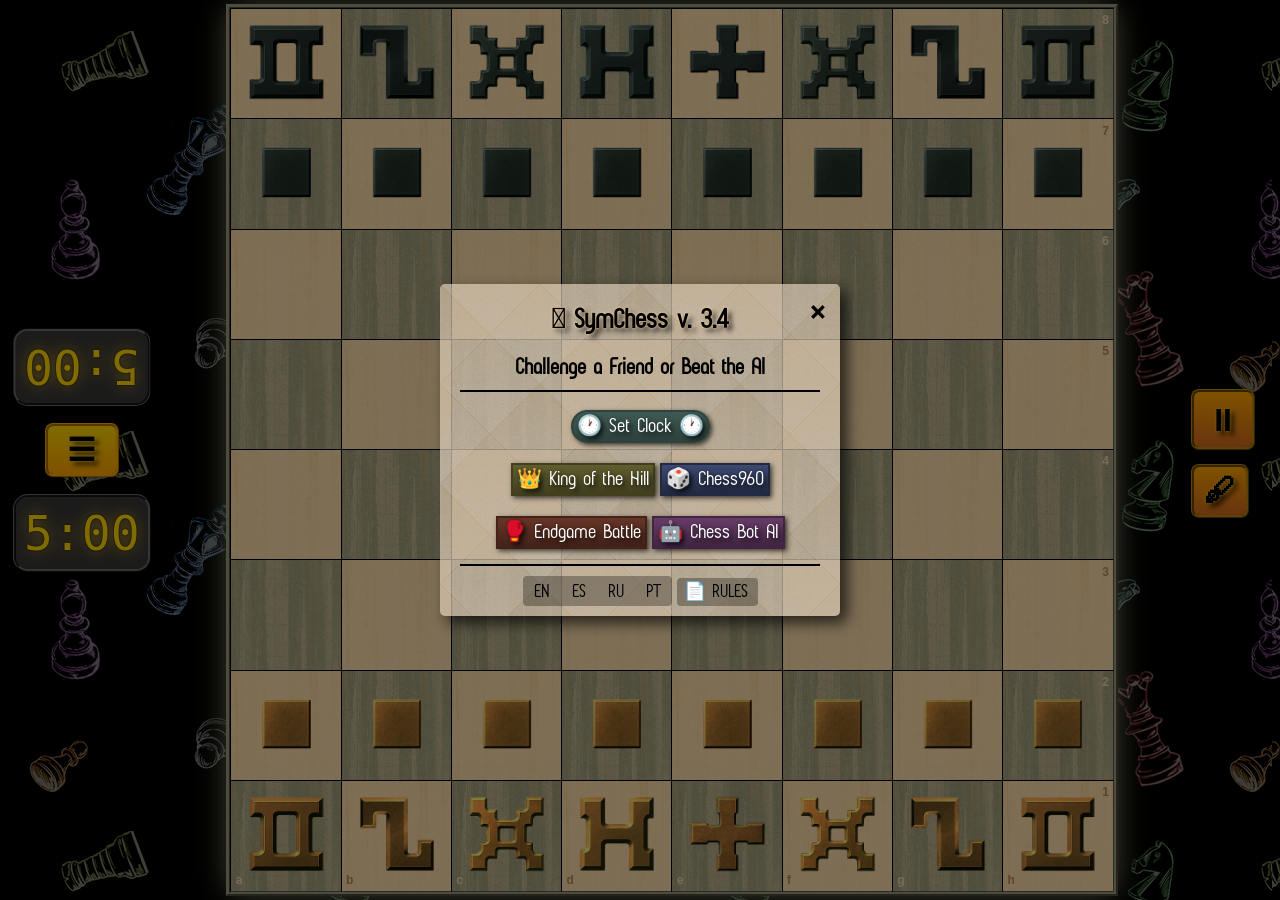
==== index.html @ b9bd7fa5 "Add files via upload" ====
<!DOCTYPE html>
<html>
  <head>
    <title>Symmetric Chess</title>
      <meta charset="UTF-8">
	<meta name="viewport" content="width=device-width, initial-scale=1.0, maximum-scale=1.0, user-scalable=no">
      <link rel="stylesheet" href="style.css">
	  <link rel="stylesheet" href="styles.css">
      <link rel="manifest" href="manifest.json">
<meta name="theme-color" content="#000000">
  </head>
  <body>
  
  <div id="clock-container">
  <div id="white-clock" class="clock">5:00</div>
   
  <button id="openPopup" onclick="playButtonSound1()">☰</button>
  <div id="black-clock" class="clock">5:00</div>
</div>
      
  <div id="popup">
    <div class="popup-content">
      <span id="closePopup" class="close-button">&times;</span>
      <h1 class="titleh1">𖣯 SymChess v. 3.4</h1>
	  <h2 data-i18n="main_subtitle">Challenge a Friend or Beat the AI</h2>
	  <button data-i18n="btn_main" id="classicLocalBtn" onclick="playButtonSound1()" class="popup-button button-clk">🕐 Set Clock 🕐</button><br>
	  
	  <button data-i18n="btn_koth" onclick="playButtonSound('index_2.html')" class="popup-button2">👑 King of the Hill</button>
	  <button data-i18n="btn_chess960" onclick="playButtonSound('index_3.html')" class="popup-button3">🎲 Chess960</button><br>
	  <button data-i18n="btn_endgame" onclick="playButtonSound('index_4.html')" class="popup-button4">🥊 Endgame Battle</button>
	  <button data-i18n="btn_bot_ai" onclick="playButtonSound('index_12.html')" class="popup-button5">🤖 Chess Bot AI</button>
        <div style="border-bottom: 2px solid black;"></div>
	  
        <div class="radio-inputs">
  <label class="radio">
    <input type="radio" name="radio" onclick="playButtonSound1(); changeLanguage('en')">
    <span class="name">EN</span>
  </label>
  <label class="radio">
    <input type="radio" name="radio" onclick="playButtonSound1(); changeLanguage('es')">
    <span class="name">ES</span>
  </label>
      
  <label class="radio">
    <input type="radio" name="radio" onclick="playButtonSound1(); changeLanguage('ru')">
    <span class="name">RU</span>
  </label>
            <label class="radio">
    <input type="radio" name="radio" onclick="playButtonSound1(); changeLanguage('pt')">
    <span class="name">PT</span>
  </label>
</div>
        <button  data-i18n="bot_rules" onclick="playButtonSound1()" id="classicLocalBtn2" class="popup-button6" >📄 RULES</button>
    </div>
  </div>
  <div id="timePopup" class="popup-secondary">
  <div class="popup-content">
    <span id="backToMain" class="close-button">←</span>
    <h1 data-i18n="blitz_menu_title" class="titleh1">♕ Blitz Chess</h1>
    <h2 data-i18n="blitz_menu_subtitle">⚔ Two Players on Same Device</h2>
    <button data-i18n="btn_5_min" onclick="playButtonSound1(); startGame(5, 2)" class="popup-button button-clk">🕐 5 Minutes</button>
	<button data-i18n="btn_7_min" onclick="playButtonSound1(); startGame(7, 2)" class="popup-button button-clk">🕐 7 Minutes</button>
	<button data-i18n="btn_9_min" onclick="playButtonSound1(); startGame(9, 2)" class="popup-button button-clk">🕐 9 Minutes</button>

  </div>
</div>
  <div id="timePopup2" class="popup-secondary">
  <div class="popup-content">
    <span id="backToMain2" class="close-button">←</span>
    <h2 data-i18n="rules_title" class="titleh1" >📖 Rules of Chess</h2>
    <h4 data-i18n="rules_sub">🏆 Checkmate: Trap the opponent's King <br>so it cant escape an attack.</h4>
    <h4 data-i18n="rules_txt" >♔ King: Moves 1 square in any direction.<br>♕ Queen: Moves any distance in any direction.<br>♖ Rook: Moves any distance straight.<br>♗ Bishop: Moves any distance diagonally.<br>♘ Knight: Moves in an "L" shape: 2 steps straight,<br>1 step sideways. It can jump over others!<br>♙ Pawn: Moves 1 step forward, or 2 steps on its<br>first move. It captures enemies 1 step diagonally.<br>🏰 Castling: Move your King 2 squares toward a Rook. <br>That Rook then jumps over to stand next to the King.</h4>

  </div>
</div>
    <div class="chessBoard">        
      <!-- Add the pawn div element -->
      <div class="square white">
        <div class="piece rook" color="black"  >
            <img src="Black-Rook.png" alt="Rook" >
          </div>
      </div>
      <div class="square black">
        <div class="piece knight" color="black" >
            <img src="Black-Knight.png" alt="Knight" >
          </div>
      </div>
      <div class="square white">
        <div class="piece bishop" color="black" >
            <img src="Black-Bishop.png" alt="Bishop" >
          </div>
      </div>
      <div class="square black">
        <div class="piece queen" color="black" >
            <img src="Black-Queen.png" alt="Queen" >
          </div>
      </div>
      <div class="square white">
        <div class="piece king" color="black" >
            <img src="Black-King.png" alt="King" >
          </div>
      </div>
      <div class="square black">
        <div class="piece bishop" color="black" >
            <img src="Black-Bishop.png" alt="Bishop" >
          </div>
      </div>
      <div class="square white">
        <div class="piece knight" color="black">
            <img src="Black-Knight.png" alt="Knight" >
          </div>
      </div>
      <div class="square black">
        <div class="coordinate rank whiteText">8</div>

        <div class="piece rook" color="black" >
            <img src="Black-Rook.png" alt="Rook" >
          </div>
      </div>
     <!-- ------------------------------------------------------------------------- -->

      <div class="square black">
        <div class="piece pawn" color="black"  >
            <img src="Black-Pawn.png" alt="Pawn" >
          </div>

      </div>
      <div class="square white">
        <div class="piece pawn" color="black" >
            <img src="Black-Pawn.png" alt="Pawn" >
          </div>

      </div>
      <div class="square black">
        <div class="piece pawn" color="black" >
            <img src="Black-Pawn.png" alt="Pawn" >
          </div>

      </div>
      <div class="square white">
        <div class="piece pawn" color="black" >
            <img src="Black-Pawn.png" alt="Pawn" >
          </div>

      </div>
      <div class="square black">
        <div class="piece pawn" color="black"  >
            <img src="Black-Pawn.png" alt="Pawn" >
          </div>

      </div>
      <div class="square white">
        <div class="piece pawn" color="black"  >
            <img src="Black-Pawn.png" alt="Pawn">
          </div>

      </div>
      <div class="square black">
        <div class="piece pawn" color="black"  >
            <img src="Black-Pawn.png" alt="Pawn" >
          </div>

      </div>
      <div class="square white">
        <div class="coordinate rank blackText">7</div>

        <div class="piece pawn" color="black"  >
            <img src="Black-Pawn.png" alt="Pawn" >
          </div>

      </div>
    <!-- ------------------------------------------------------------------------- -->
      <div class="square white"></div>
      <div class="square black"></div>
      <div class="square white"></div>
      <div class="square black"></div>
      <div class="square white"></div>
      <div class="square black"></div>
      <div class="square white"></div>
      <div class="square black">
        <div class="coordinate rank whiteText">6</div>

      </div>
    <!-- ------------------------------------------------------------------------- -->

      <div class="square black"></div>
      <div class="square white"></div>
      <div class="square black"></div>
      <div class="square white"></div>
      <div class="square black"></div>
      <div class="square white"></div>
      <div class="square black"></div>
      <div class="square white">
        <div class="coordinate rank blackText">5</div>

      </div>
    <!-- ------------------------------------------------------------------------- -->

      <div class="square white"></div>
      <div class="square black"></div>
      <div class="square white"></div>
      <div class="square black"></div>
      <div class="square white"></div>
      <div class="square black"></div>
      <div class="square white"></div>
      <div class="square black">
        <div class="coordinate rank whiteText">4</div>

      </div>
    <!-- ------------------------------------------------------------------------- -->

      <div class="square black"></div>
      <div class="square white"></div>
      <div class="square black"></div>
      <div class="square white"></div>
      <div class="square black"></div>
      <div class="square white"></div>
      <div class="square black"></div>
      <div class="square white">
        <div class="coordinate rank blackText">3</div>
      </div>
    <!-- ------------------------------------------------------------------------- -->

      <div class="square white">
        <div class="piece pawn" color="white" >
            <img src="White-Pawn.png" alt="Pawn" >
          </div>
      </div>
      <div class="square black">
        <div class="piece pawn" color="white"  >
            <img src="White-Pawn.png" alt="Pawn" >
          </div>
      </div>
      <div class="square white">
        <div class="piece pawn" color="white">
            <img src="White-Pawn.png" alt="Pawn" >
          </div>
      </div>
      <div class="square black">
        <div class="piece pawn" color="white" >
            <img src="White-Pawn.png" alt="Pawn" >
          </div>
      </div>
      <div class="square white">
        <div class="piece pawn" color="white" >
            <img src="White-Pawn.png" alt="Pawn" >
          </div>
      </div>
      <div class="square black">
        <div class="piece pawn" color="white" >
            <img src="White-Pawn.png" alt="Pawn" >
          </div>
      </div>
      <div class="square white">
        <div class="piece pawn" color="white" >
            <img src="White-Pawn.png" alt="Pawn" >
          </div>
      </div>
      <div class="square black">
        <div class="coordinate rank whiteText">2</div>

        <div class="piece pawn" color="white" >
            <img src="White-Pawn.png" alt="Pawn" >
          </div>
      </div>
    <!-- ------------------------------------------------------------------------- -->

      <div class="square black">
        <div class="coordinate whiteText">a</div>

        <div class="piece rook" color="white">
            <img src="White-Rook.png" alt="Rook" >
           </div>
      </div>
      <div class="square white"> 
        <div class="coordinate blackText">b</div>

        <div class="piece knight" color="white">
            <img src="White-Knight.png" alt="Knight" >
           </div>
    </div>
      <div class="square black">
        <div class="coordinate whiteText">c</div>

        <div class="piece bishop" color="white">
            <img src="White-Bishop.png" alt="Bishop">
           </div>
      </div>
      <div class="square white">
        <div class="coordinate blackText">d</div>

        <div class="piece queen" color="white" >
            <img src="White-Queen.png" alt="Queen" >
           </div>
      </div>
      <div class="square black">
        <div class="coordinate whiteText">e</div>

        <div class="piece king" color="white">
            <img src="White-King.png" alt="King">
        </div>
      </div>
      <div class="square white">
        <div class="coordinate blackText">f</div>
        <div class="piece bishop" color="white" >
            <img src="White-Bishop.png" alt="Bishop" >
           </div>
      </div>
      <div class="square black">
        <div class="coordinate whiteText">g</div>

        <div class="piece knight" color="white" >
            <img src="White-Knight.png" alt="Knight">
           </div>
      </div>
      <div class="square white">
        <div class="coordinate rank blackText">1</div>
        <div class="coordinate blackText">h</div>     
        <div class="piece rook" color="white" >
            <img src="White-Rook.png" alt="Rook" >
           </div>
      </div>
    </div>
      <div>
          <button id="pause-btn" onclick="togglePause();playButtonSound1()">II</button> <br>  
          <button id="toggle-history" onclick="playButtonSound1()">🖋</button>
      </div>
      <div id="history-panel" class="hidden">
          <h3 data-i18n="moveh">Move History</h3>
  <ul id="move-list"></ul>
</div>
    <div id="alert">
     
    </div>
    <audio id="moveSound" preload="auto">
  <source src="move.mp3" type="audio/mpeg">
</audio>
      <audio id="victorySound" preload="auto">
      <source src="victory.mp3" type="audio/mpeg">
    </audio>
      <audio id="buttonSound1" preload="auto">
  <source src="click.mp3" type="audio/mpeg">
</audio>
      <audio id="buttonSound" preload="auto">
  <source src="click2.mp3" type="audio/mpeg">
</audio>
	<script src="clock.js"></script>
	<script>
    // Inicializa el reloj con 3 minutos y 2 segundos de incremento
    initClock(5, 2);
  </script>
    <script src="main.js"></script>
	<script src="script.js"></script>
  </body>
</html>
---- style.css ----
html, body {
	touch-action: manipulation;
  overscroll-behavior: none;
  user-select: none;
  display: flex;
  align-items: center;
  justify-content: center;
  height: 100%;
  width: 100%;
     /* Dark mode colors and gradient */
  background-image: url(fondo1.png);
  background-repeat: repeat;
  /* Animation */
  animation: move 175s linear infinite;
}

@keyframes move {
  0% {
    background-position: 0 0;
  }
  100% {
    background-position: 400px 400px;
  }
}

.chessBoard {
  touch-action: pan-y; /* allow horizontal/vertical pointer interactions as needed */
  -ms-touch-action: pan-y;
  user-select: none;
  height: 98%;
  margin: 0 auto;
  display: flex;
  flex-wrap: wrap;
  outline: 5px ridge #9C9B7A;
  aspect-ratio: 1 / 1;
    box-shadow: 0px 0px 30px #9C9B7A;
}
.square {
  width:12.5%;
  height: 12.5%;
  float: left;
  display: flex;
  justify-content: center;
  align-items: center;
  position: relative;
  outline: 1px inset black;
}
.white {
  background-color: #FDDDAA;
  background-image: url("wood.png");
  background-repeat: repeat;
}
.white2 {
  background-color: #ffc674;
  background-image: url("wood.png");
  background-repeat: repeat;
}
.black {
  background-color: #9C9B7A;
  background-image: url("wood.png");
  background-repeat: repeat;
}
.black2 {
  background-color: #a7a56b;
  background-image: url("wood.png");
  background-repeat: repeat;
}
.coordinate {
  height:auto;
  display:flex;
  bottom: 4%;
  left:4%;
  position: absolute;
  font-size: 12px;
  font-weight: bold;
  font-family: Verdana, Geneva, Tahoma, sans-serif;
}
.rank {
  top:4%;
  right:4%;
  left:auto;
}
.whiteText {
  color:#f0d9b5;
}
.blackText {
  color:#b58863;
}
.piece {
	position: relative;
  touch-action: none;
  
  user-select: none;
  z-index: 100;
  width:100%;
  cursor: pointer;
}
.piece img {
	pointer-events: none; /* allows touch events to reach parent div */
  max-width: 100%;
  width:100%;
  height: auto;
}

.piece {
  transition: transform 0.15s ease,
              filter 0.15s ease;
}

.piece:hover {
  transform: scale(1.08);
  cursor: grab;
}

.piece:active {
  transform: scale(1.1);
  filter: drop-shadow(0px 8px 12px rgba(0,0,0,0.6));
  cursor: grabbing;
}
.piece {
  animation: pieceDrop 0.2s ease;
}

@keyframes pieceDrop {
  0%   { transform: scale(1.25); }
  100% { transform: scale(1); }
}

#alert {
  position: fixed;
  color: black;
  text-shadow: 0 0 3px rgba(255, 222, 175, 1), 4px 4px 5px rgba(0, 0, 0, 0.7);
  width:44vw;
  text-align: center;
  align-content: center;
  justify-content: center;
  font-size:xxx-large;
  font-weight: bold;
  z-index: 1000;
  display: none;
  border: 3px solid #24312a;
  background-image: url("graphy.png");
  background-color: rgba(255, 222, 175, 0.7);
}

#alert {
  animation: alertDrop 0.2s ease;
}
    
@keyframes alertDrop {
  0%   { transform: scale(1.1); }
  100% { transform: scale(1); }
  
}

@media (max-width:600px) {
  .coordinate {
    font-size: 8px;
  }
}

.promotionOption{
  border-radius: 50%;
  background-color: darkgray;
  transition: transform 0.2s;
  position: absolute;
  z-index: 1000;
}
.promotionOption:hover {
  cursor: pointer;
  border-radius: 0%;
  background-color:#539B0C;
  width: 100%;
}
.promotionOption img {
  max-width: 100%;
  width: 100%;
  height: auto;
}

@media (orientation: portrait) {

  body {
    display: flex;
    flex-direction: column;
    align-items: center;
    justify-content: flex-start;
    height: 100vh;
    margin: 0;
    padding: 0;
  }

  .chessBoard {
    width: 98vw;
	height: auto;
    
  }

}
---- styles.css ----
@font-face {
  font-family: Armature Thin; /* set name */
  src: url("Armature-Thin.otf"); /* url of the font */
}
body {
	font-family: Armature Thin, sans-serif;
}

.titleh1{
    text-shadow: 0px 0px 3px rgba(255, 222, 175, 1), 4px 4px 5px rgba(0, 0, 0, 0.7);
}

#openPopup {
	border: none;
  color: black;
  padding: 5px 5px;
  text-align: center;
  text-decoration: none;
  display: inline-block;
  margin: 20px 35px;
  border-radius: 5px;
  font-size: xx-large;
  font-weight: bold;
    text-shadow: 0px 0px 3px gold, 4px 4px 5px rgba(0, 0, 0, 0.7);
  background-image: linear-gradient(gold, orange);
  outline: 3px ridge orange;
}
button:hover {
	background-image: linear-gradient(gray, dimgray);
}
button:active {
	background-image: linear-gradient(gray, dimgray);
    transform: scale(1.1);
}
#pause-btn{
    border: none;
  color: black;
  padding: 10px 20px 8px 20px;
  text-align: center;
  text-decoration: none;
  display: inline-block;
  margin: 22px 20px 10px 5px;
  border-radius: 5px;
  font-size: xx-large;
  font-weight: bold;
    text-shadow: 0px 0px 3px gold, 4px 4px 5px rgba(0, 0, 0, 0.7);
  background-image: linear-gradient(orange, chocolate);
  outline: 3px ridge darkgoldenrod;
}
#toggle-history{
    border: none;
  color: black;
  padding: 5px 10px 6px 10px;
  text-align: center;
  text-decoration: none;
  display: inline-block;
  margin: 10px 20px 15px 5px;
  border-radius: 5px;
  font-size: xx-large;
  font-weight: bold;
    text-shadow: 0px 0px 3px gold, 4px 4px 5px rgba(0, 0, 0, 0.7);
  background-image: linear-gradient(orange, chocolate);
  outline: 3px ridge darkgoldenrod;
}
#history-panel {
  position: absolute;
  right: 37%;
  top: 3%;
  width: 180px;
  max-height: 300px;
  overflow-y: auto;
  background: rgba(0,0,0,0.8);
  color: white;
    text-shadow: 0 0 5px gray;
    text-align: center;
  border: 3px ridge gray;
  padding: 10px;
  border-radius: 5px;
  font-size: 15px;
    z-index: 1000;
}

.hidden {
  display: none;
}

#move-list {
  list-style: none;
  padding: 0;
  margin: 0;
}

#move-list li {
  margin-bottom: 4px;
}
#popup {
  position: fixed;
  top: 0;
  left: 0;
  width: 100%;
  height: 100%;
  background-color: rgba(0, 0, 0, 0.5);
  display: flex; /* Visible on load */
  justify-content: center;
  align-items: center;
  z-index: 1000;
}

#popup {
  animation: popupDrop 0.2s ease;
}

@keyframes popupDrop {
  0%   { transform: scale(1.1); }
  100% { transform: scale(1); }
  
}

.popup-content {
  background-image: url("graphy.png");
  background-repeat: repeat;
  background-color: rgba(255, 222, 175, 0.5);
  padding: 0px 20px 0px 20px;
  border-radius: 5px;
  min-width: 360px;
  max-width: 90%;
  position: relative;
  box-shadow: 7px 7px 15px rgba(0, 0, 0, 0.7);
  text-align: center;
}
.popup-content h1{
    font-size: 27px;
}
.popup-content h2 {
    font-size: 22px;
    border-bottom: 2px solid black;
    padding-bottom: 10px;
}
.popup-content h3 {
    border-top: 2px solid black;
    padding-top: 10px;
    margin: 5px 0px 10px 0px;
}

.close-button {
  position: absolute;
  top: 10px;
  right: 15px;
  font-size: 30px;
  cursor: pointer;
    font-weight: bold;
}
.popup-secondary {
  display: none;
  position: fixed;
  inset: 0;
  background: rgba(0,0,0,0.6);
  justify-content: center;
  align-items: center;
  z-index: 1000;
}
.popup-secondary {
  animation: popupDrop 0.2s ease;
}

@keyframes popup-secondaryDrop {
  0%   { transform: scale(1.1); }
  100% { transform: scale(1); }
  
}
.popup-button {
  margin-top: 10px;
  margin-bottom: 10px;
  background: linear-gradient(0deg, #2f423d 0%, #405952 100%);
  color: white;
  border: 2px solid #2f423d;
  box-shadow: 2px 2px 5px rgba(0, 0, 0, 0.7);
  cursor: pointer;
  padding: 1px 4px 4px 4px;
  font-size: 20px;
  text-shadow: 0px 0px 2px #2f423d, 3px 3px 5px rgba(0, 0, 0, 0.7);
  font-family: Armature Thin, sans-serif;
    transition: 0.2s;
}

.popup-button2 {
  margin-top: 10px;
  margin-bottom: 10px;
  background: linear-gradient(0deg, #413F1F 0%, #605d2e 100%);
  color: white;
  border: 2px solid #413F1F;
  
  box-shadow: 2px 2px 5px rgba(0, 0, 0, 0.7);
  cursor: pointer;
  padding: 1px 4px 4px 4px;
  font-size: 20px;
    text-shadow: 0px 0px 2px #413F1F, 3px 3px 5px rgba(0, 0, 0, 0.7);
  font-family: Armature Thin, sans-serif;
}


.popup-button3 {
  margin-top: 10px;
  margin-bottom: 10px;
  background: linear-gradient(0deg, #222940 0%, #3c4972 100%);
  color: white;
  border: 2px solid #222940;
  
  box-shadow: 2px 2px 5px rgba(0, 0, 0, 0.7);
  cursor: pointer;
  padding: 1px 4px 4px 4px;
  font-size: 20px;
    text-shadow: 0px 0px 2px #222940, 3px 3px 5px rgba(0, 0, 0, 0.7);
  font-family: Armature Thin, sans-serif;
}
.popup-button4 {
  margin-top: 10px;
  margin-bottom: 15px;
  background: linear-gradient(0deg, #422219 0%, #663527 100%);
  color: white;
  border: 2px solid #422219;
  
  box-shadow: 2px 2px 5px rgba(0, 0, 0, 0.7);
  cursor: pointer;
  padding: 1px 4px 4px 4px;
  font-size: 20px;
    text-shadow: 0px 0px 2px #422219, 3px 3px 5px rgba(0, 0, 0, 0.7);
  font-family: Armature Thin, sans-serif;
}
.popup-button5 {
  margin-top: 10px;
  margin-bottom: 15px;
  background: linear-gradient(0deg, #412542 0%, #673c68 100%);
  color: white;
  border: 2px solid #412542;
  
  box-shadow: 2px 2px 5px rgba(0, 0, 0, 0.7);
  cursor: pointer;
  padding: 1px 4px 4px 4px;
  font-size: 20px;
    text-shadow: 0 0 2px #412542, 3px 3px 5px rgba(0, 0, 0, 0.7);
  font-family: Armature Thin, sans-serif;
}

.popup-button6 {
  margin-top: 10px;
  margin-bottom: 10px;
  padding: 2px 10px 4px 7px;
  background-color: rgba(0,0,0,0.3);
  color: black;
  border-radius: 4px;  
  cursor: pointer;
    border: none;
    font-size: 1.1em;
    font-family: Armature Thin, sans-serif;
}

.last-moved-piece {
  outline: 3px solid rgba(255, 215, 0, 0.8);
  z-index: 100;
  border-radius: 6px;
}

#clock-container {
  display: flex;
  flex-direction:column-reverse;
  margin: 10px 5px 10px 5px;
  font-size: xxx-large;
  font-weight: normal;
  font-family: Monaco, monospace;
}

.clock {
  padding: 8px 8px;
  border-radius: 15px;
  background-color: #363636;
  color: gold;
  border: 3px ridge dimgray;
    text-shadow: 0px 0px 2px black, 0px 0px 15px goldenrod;
}

.clock.active {
  background-color: #363636;
  color: gold;
}
#white-clock {
  
}

#black-clock {
  transform: rotate(180deg);
  
}
/* From Uiverse.io by Yaya12085 */ 
.radio-inputs {
  position: relative;
  display: inline-flex;
  flex-wrap: wrap;
  border-radius: 4px;
  background-color: rgba(0,0,0,0.3);
  box-sizing: border-box;
    margin-top: 10px;
  margin-bottom: 10px;
}

.radio-inputs .radio {
  flex: 1 1 auto;
  text-align: center;
}

.radio-inputs .radio input {
  display: none;
}

.radio-inputs .radio .name {
  display: flex;
  cursor: pointer;
  align-items: center;
  justify-content: center;
  border-radius: 18px;
  border: none;
  padding: 4px 11px;
  font-size: 1.1em;
  transition: all .15s ease-in-out;
}

.radio-inputs .radio input:checked + .name {
  background-color: #fff;
  font-weight: 600;
}
.button-clk{
    border-radius: 16px;
    margin-top: 0px;
}
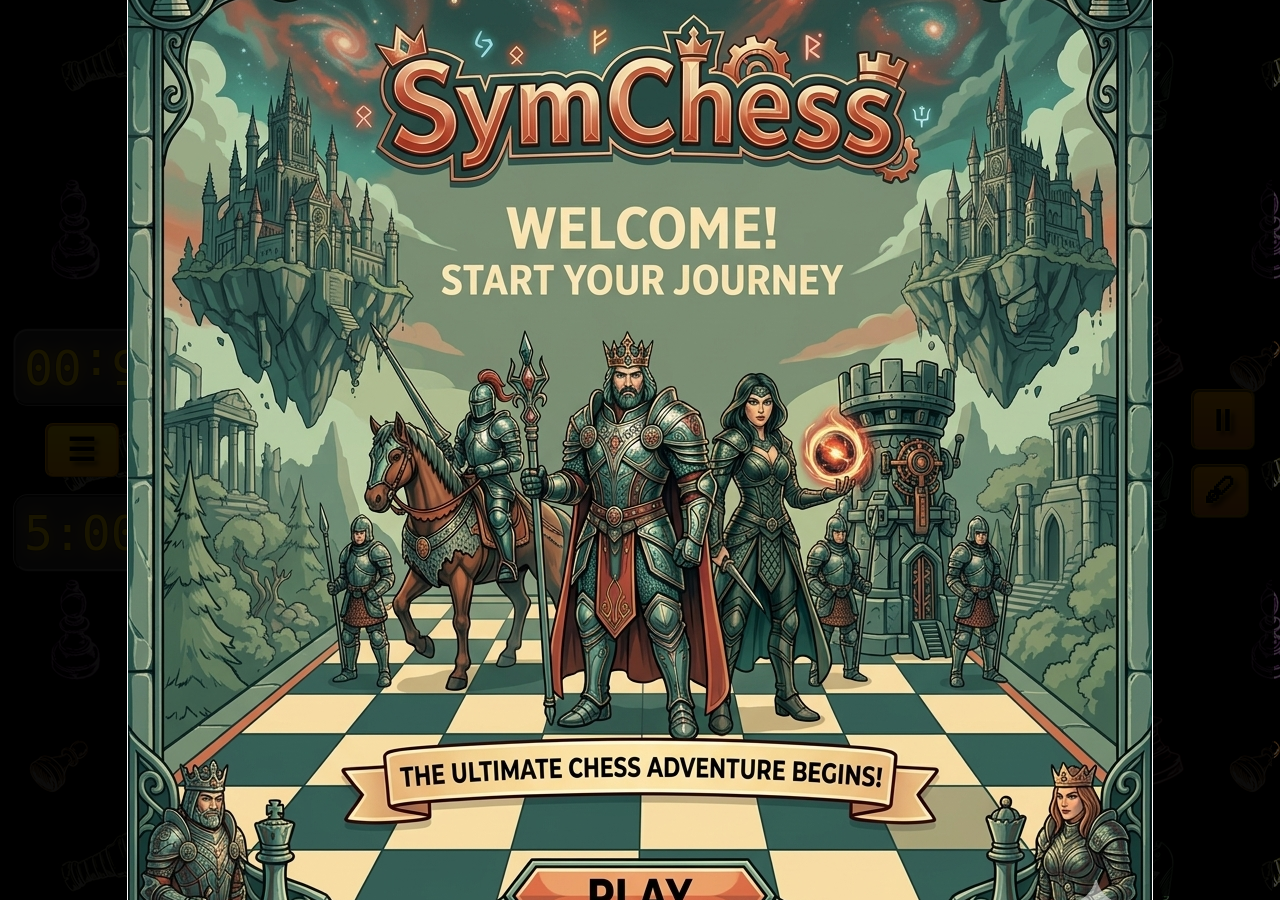
==== commit 189df819: "Add files via upload" ====
--- a/index.html
+++ b/index.html
@@ -7,10 +7,20 @@
       <link rel="stylesheet" href="style.css">
 	  <link rel="stylesheet" href="styles.css">
       <link rel="manifest" href="manifest.json">
+      <link rel="icon" type="image/x-icon" href="favicon.ico">
 <meta name="theme-color" content="#000000">
   </head>
   <body>
-  
+   <div id="welcomeScreen" class="welcome-screen">
+
+  <div class="welcome-content" >
+
+    <img src="welcome.png" id="enterBtn"  alt="Gallery Entrance">
+
+  </div>
+
+</div>
+      
   <div id="clock-container">
   <div id="white-clock" class="clock">5:00</div>
    
@@ -352,5 +362,4 @@
     <script src="main.js"></script>
 	<script src="script.js"></script>
   </body>
-</html>
-
+</html>
--- a/styles.css
+++ b/styles.css
@@ -331,4 +331,30 @@
 .button-clk{
     border-radius: 16px;
     margin-top: 0px;
+}
+
+.welcome-screen {
+  position: fixed;
+  width: 99%;
+  height: 99%;
+  background: rgba(0,0,0,0.8);
+  display: flex;
+  justify-content: center;
+  align-items: center;
+  z-index: 9999;
+    object-fit: contain;
+}
+
+.welcome-content img {
+  max-height: 90%;
+    object-fit: contain;
+  border-radius: 10px;
+  border: 1px solid white;
+  align-items: center;
+    justify-content: center;
+}
+
+.welcome-screen.fade-out {
+  opacity: 0;
+  transition: opacity 0.9s ease;
 }
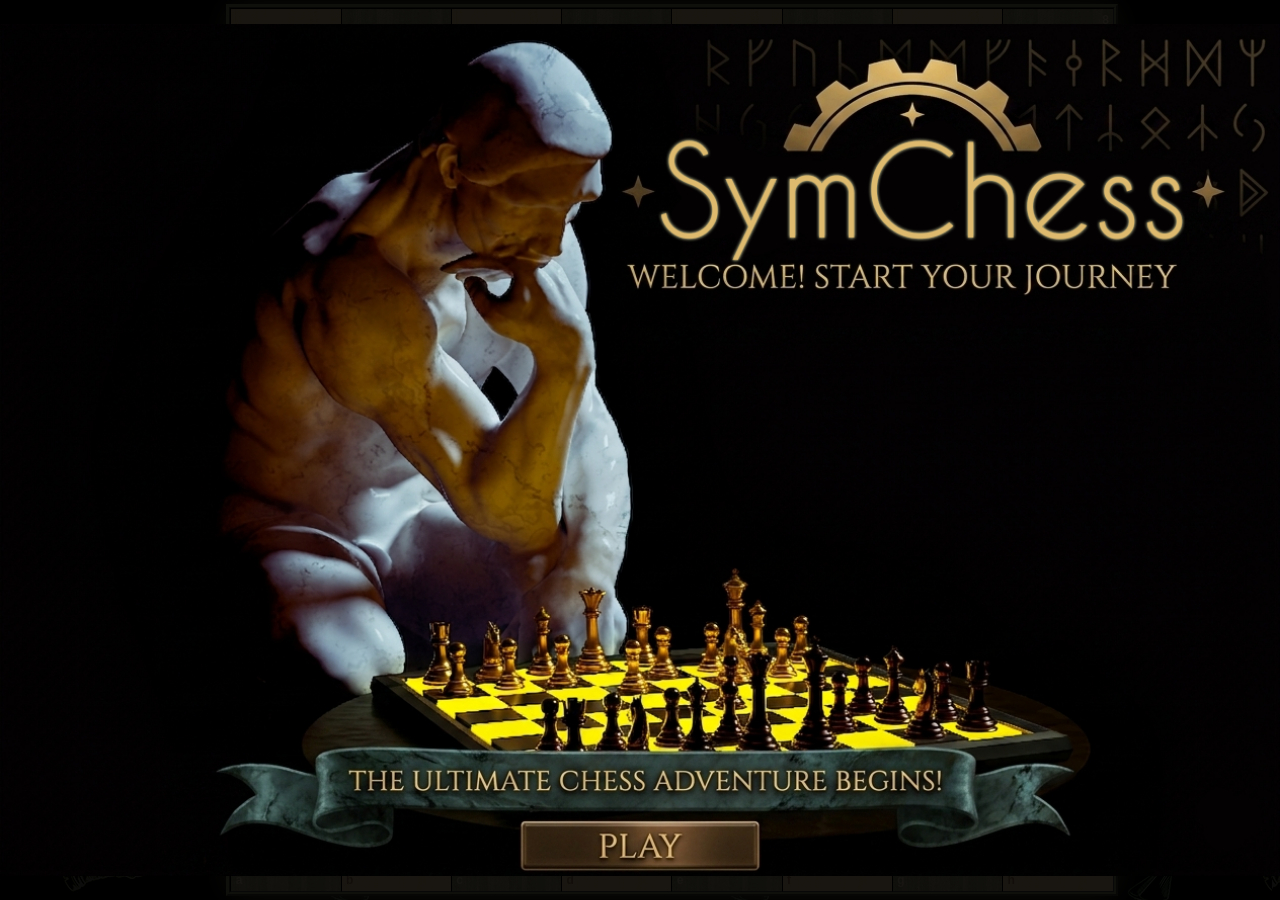
==== commit a32c0045: "Update index.html" ====
--- a/index.html
+++ b/index.html
@@ -349,10 +349,10 @@
       <source src="victory.mp3" type="audio/mpeg">
     </audio>
       <audio id="buttonSound1" preload="auto">
-  <source src="click.mp3" type="audio/mpeg">
+  <source src="move.mp3" type="audio/mpeg">
 </audio>
       <audio id="buttonSound" preload="auto">
-  <source src="click2.mp3" type="audio/mpeg">
+  <source src="move.mp3" type="audio/mpeg">
 </audio>
 	<script src="clock.js"></script>
 	<script>
@@ -362,4 +362,4 @@
     <script src="main.js"></script>
 	<script src="script.js"></script>
   </body>
-</html>+</html>
--- a/styles.css
+++ b/styles.css
@@ -335,8 +335,8 @@
 
 .welcome-screen {
   position: fixed;
-  width: 99%;
-  height: 99%;
+  width: 100%;
+  height: 100%;
   background: rgba(0,0,0,0.8);
   display: flex;
   justify-content: center;
@@ -345,11 +345,17 @@
     object-fit: contain;
 }
 
+.welcome-content {
+    width: 100%;
+  height: 95%;
+    object-fit: contain;
+  align-items: center;
+    justify-content: center;
+}
 .welcome-content img {
-  max-height: 90%;
+    width: 100%;
+  height: 100%;
     object-fit: contain;
-  border-radius: 10px;
-  border: 1px solid white;
   align-items: center;
     justify-content: center;
 }
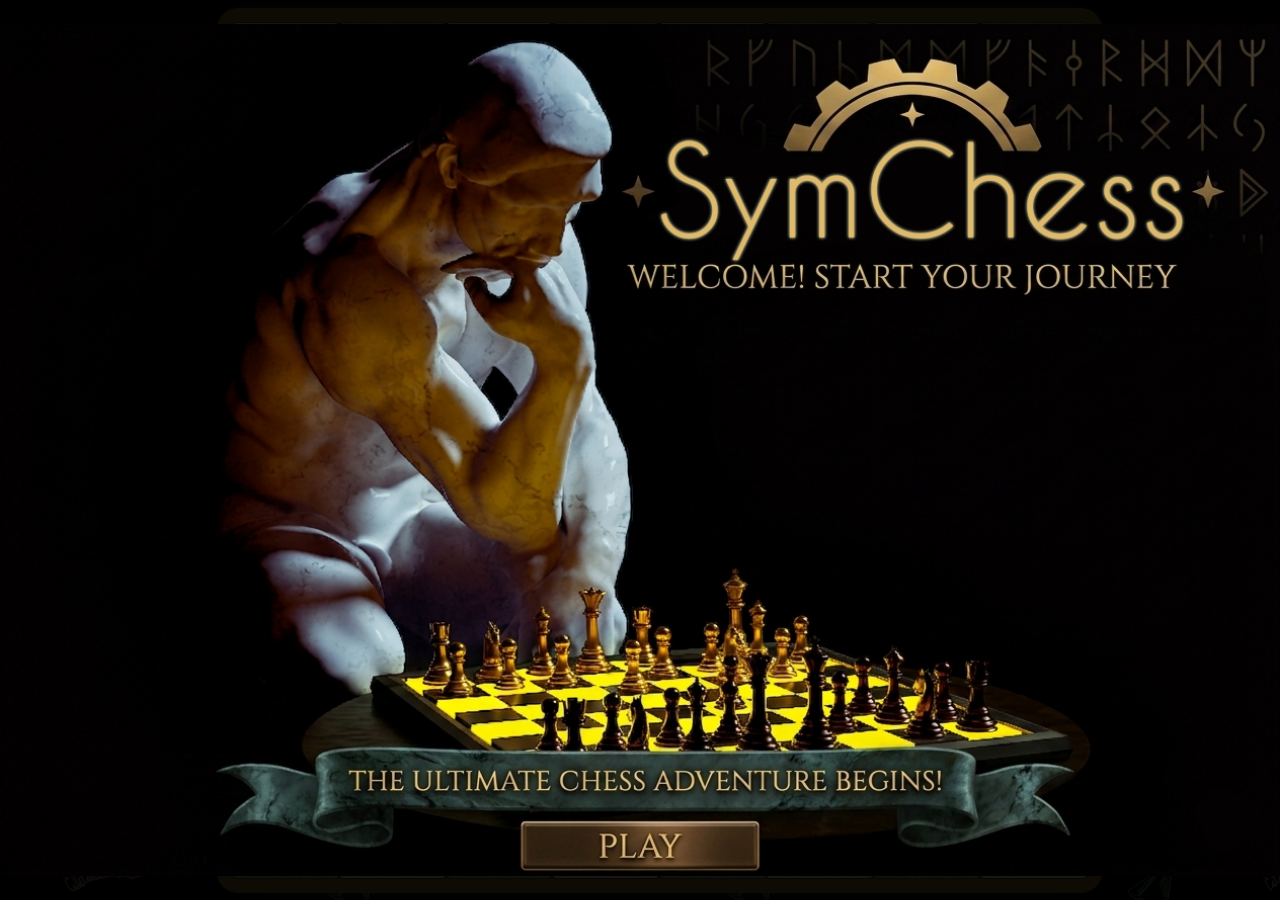
==== commit ea42b055: "Add files via upload" ====
--- a/index.html
+++ b/index.html
@@ -4,6 +4,9 @@
     <title>Symmetric Chess</title>
       <meta charset="UTF-8">
 	<meta name="viewport" content="width=device-width, initial-scale=1.0, maximum-scale=1.0, user-scalable=no">
+	<meta name="description" content="Windows Chess Game with Symmetric Chess Pieces for two players locally and against a chess bot">
+<meta name="keywords" content="chess, chessboard, windows, symmetric">
+<meta name="author" content="Guillermo R Monroy">
       <link rel="stylesheet" href="style.css">
 	  <link rel="stylesheet" href="styles.css">
       <link rel="manifest" href="manifest.json">
@@ -30,37 +33,40 @@
       
   <div id="popup">
     <div class="popup-content">
-      <span id="closePopup" class="close-button">&times;</span>
-      <h1 class="titleh1">𖣯 SymChess v. 3.4</h1>
-	  <h2 data-i18n="main_subtitle">Challenge a Friend or Beat the AI</h2>
-	  <button data-i18n="btn_main" id="classicLocalBtn" onclick="playButtonSound1()" class="popup-button button-clk">🕐 Set Clock 🕐</button><br>
+      <span id="closePopup" class="close-button">✖</span>
+      <h1 data-i18n="main_subtitle">🏆 SymChess v. 3.5</h1>
+	  <h2 data-i18n="blitz_menu_title">Classic Chess</h2>
 	  
+	  <button data-i18n="btn_main" id="classicLocalBtn" onclick="playButtonSound1()" class="popup-button button-clk">🕐 Set Clock 🕐</button>
+	  <p class="borderline"></p>
 	  <button data-i18n="btn_koth" onclick="playButtonSound('index_2.html')" class="popup-button2">👑 King of the Hill</button>
-	  <button data-i18n="btn_chess960" onclick="playButtonSound('index_3.html')" class="popup-button3">🎲 Chess960</button><br>
-	  <button data-i18n="btn_endgame" onclick="playButtonSound('index_4.html')" class="popup-button4">🥊 Endgame Battle</button>
+	  <button data-i18n="btn_chess960" onclick="playButtonSound('index_3.html')" class="popup-button3">🎲 Chess960</button>
+	  <button data-i18n="btn_endgame" onclick="playButtonSound('index_4.html')" class="popup-button4">🥊 Endgame Battle</button><br>
 	  <button data-i18n="btn_bot_ai" onclick="playButtonSound('index_12.html')" class="popup-button5">🤖 Chess Bot AI</button>
-        <div style="border-bottom: 2px solid black;"></div>
+	  <button data-i18n="btn_bot960" onclick="playButtonSound('index_18.html')" class="popup-button3">💻 Chess960 Bot</button>
+        <p class="borderline"></p>
 	  
         <div class="radio-inputs">
   <label class="radio">
     <input type="radio" name="radio" onclick="playButtonSound1(); changeLanguage('en')">
-    <span class="name">EN</span>
+    <span class="name">ENG</span>
   </label>
   <label class="radio">
     <input type="radio" name="radio" onclick="playButtonSound1(); changeLanguage('es')">
-    <span class="name">ES</span>
+    <span class="name">SPA</span>
   </label>
       
   <label class="radio">
     <input type="radio" name="radio" onclick="playButtonSound1(); changeLanguage('ru')">
-    <span class="name">RU</span>
+    <span class="name">RUS</span>
   </label>
             <label class="radio">
     <input type="radio" name="radio" onclick="playButtonSound1(); changeLanguage('pt')">
-    <span class="name">PT</span>
+    <span class="name">POR</span>
   </label>
 </div>
         <button  data-i18n="bot_rules" onclick="playButtonSound1()" id="classicLocalBtn2" class="popup-button6" >📄 RULES</button>
+        <h3>🏆 SymChess v. 3.5 Guillermo R Monroy 2026 <br> Donate: paypal.me/Guillermo3D</h3>
     </div>
   </div>
   <div id="timePopup" class="popup-secondary">
@@ -73,14 +79,16 @@
 	<button data-i18n="btn_9_min" onclick="playButtonSound1(); startGame(9, 2)" class="popup-button button-clk">🕐 9 Minutes</button>
 
   </div>
+  
 </div>
   <div id="timePopup2" class="popup-secondary">
   <div class="popup-content">
     <span id="backToMain2" class="close-button">←</span>
-    <h2 data-i18n="rules_title" class="titleh1" >📖 Rules of Chess</h2>
-    <h4 data-i18n="rules_sub">🏆 Checkmate: Trap the opponent's King <br>so it cant escape an attack.</h4>
-    <h4 data-i18n="rules_txt" >♔ King: Moves 1 square in any direction.<br>♕ Queen: Moves any distance in any direction.<br>♖ Rook: Moves any distance straight.<br>♗ Bishop: Moves any distance diagonally.<br>♘ Knight: Moves in an "L" shape: 2 steps straight,<br>1 step sideways. It can jump over others!<br>♙ Pawn: Moves 1 step forward, or 2 steps on its<br>first move. It captures enemies 1 step diagonally.<br>🏰 Castling: Move your King 2 squares toward a Rook. <br>That Rook then jumps over to stand next to the King.</h4>
-
+    <h1 data-i18n="rules_title" class="titleh1" >📖 Rules of Chess</h1>
+    <p class="borderline"></p>
+    <h2 data-i18n="rules_sub">🏆 Checkmate: Trap the opponent's King so it cant escape an attack.</h2>
+    <h3 data-i18n="rules_txt" >♔ King: Moves 1 square in any direction.<br>♕ Queen: Moves any distance in any direction.<br>♖ Rook: Moves any distance straight.<br>♗ Bishop: Moves any distance diagonally.<br>♘ Knight: Moves in an "L" shape: 2 steps straight,<br>1 step sideways. It can jump over others!<br>♙ Pawn: Moves 1 step forward, or 2 steps on its<br>first move. It captures enemies 1 step diagonally.<br>🏰 Castling: Move your King 2 squares toward a Rook. <br>That Rook then jumps over to stand next to the King.</h3>
+<br>
   </div>
 </div>
     <div class="chessBoard">        
--- a/style.css
+++ b/style.css
@@ -27,13 +27,14 @@
   touch-action: pan-y; /* allow horizontal/vertical pointer interactions as needed */
   -ms-touch-action: pan-y;
   user-select: none;
-  height: 98%;
+  height: 95%;
   margin: 0 auto;
   display: flex;
   flex-wrap: wrap;
-  outline: 5px ridge #9C9B7A;
+  outline: 15px solid #93652a;
   aspect-ratio: 1 / 1;
     box-shadow: 0px 0px 30px #9C9B7A;
+    border-radius: 6px;
 }
 .square {
   width:12.5%;
@@ -43,7 +44,9 @@
   justify-content: center;
   align-items: center;
   position: relative;
-  outline: 1px inset black;
+  position: relative;
+  outline: 1px solid darkslategray;
+  border-radius: 4px;
 }
 .white {
   background-color: #FDDDAA;
--- a/styles.css
+++ b/styles.css
@@ -6,24 +6,18 @@
 	font-family: Armature Thin, sans-serif;
 }
 
-.titleh1{
-    text-shadow: 0px 0px 3px rgba(255, 222, 175, 1), 4px 4px 5px rgba(0, 0, 0, 0.7);
-}
-
 #openPopup {
 	border: none;
-  color: black;
-  padding: 5px 5px;
+  color: gold;
+  padding: 10px 30px;
   text-align: center;
   text-decoration: none;
   display: inline-block;
-  margin: 20px 35px;
+  margin: 20px;
   border-radius: 5px;
   font-size: xx-large;
   font-weight: bold;
-    text-shadow: 0px 0px 3px gold, 4px 4px 5px rgba(0, 0, 0, 0.7);
-  background-image: linear-gradient(gold, orange);
-  outline: 3px ridge orange;
+    background: rgba(54, 54, 54, 0.8);
 }
 button:hover {
 	background-image: linear-gradient(gray, dimgray);
@@ -34,8 +28,8 @@
 }
 #pause-btn{
     border: none;
-  color: black;
-  padding: 10px 20px 8px 20px;
+  color: gold;
+  padding: 16px 30px;
   text-align: center;
   text-decoration: none;
   display: inline-block;
@@ -43,14 +37,12 @@
   border-radius: 5px;
   font-size: xx-large;
   font-weight: bold;
-    text-shadow: 0px 0px 3px gold, 4px 4px 5px rgba(0, 0, 0, 0.7);
-  background-image: linear-gradient(orange, chocolate);
-  outline: 3px ridge darkgoldenrod;
+  background: rgba(54, 54, 54, 0.8);
 }
 #toggle-history{
     border: none;
-  color: black;
-  padding: 5px 10px 6px 10px;
+  color: gold;
+  padding: 17px 23px;
   text-align: center;
   text-decoration: none;
   display: inline-block;
@@ -58,9 +50,7 @@
   border-radius: 5px;
   font-size: xx-large;
   font-weight: bold;
-    text-shadow: 0px 0px 3px gold, 4px 4px 5px rgba(0, 0, 0, 0.7);
-  background-image: linear-gradient(orange, chocolate);
-  outline: 3px ridge darkgoldenrod;
+    background: rgba(54, 54, 54, 0.8);
 }
 #history-panel {
   position: absolute;
@@ -117,29 +107,13 @@
 }
 
 .popup-content {
-  background-image: url("graphy.png");
-  background-repeat: repeat;
-  background-color: rgba(255, 222, 175, 0.5);
+  background-color: rgb(255 241 221 / 75%);
   padding: 0px 20px 0px 20px;
   border-radius: 5px;
-  min-width: 360px;
-  max-width: 90%;
+  width: 50%;
   position: relative;
   box-shadow: 7px 7px 15px rgba(0, 0, 0, 0.7);
   text-align: center;
-}
-.popup-content h1{
-    font-size: 27px;
-}
-.popup-content h2 {
-    font-size: 22px;
-    border-bottom: 2px solid black;
-    padding-bottom: 10px;
-}
-.popup-content h3 {
-    border-top: 2px solid black;
-    padding-top: 10px;
-    margin: 5px 0px 10px 0px;
 }
 
 .close-button {
@@ -169,14 +143,13 @@
   
 }
 .popup-button {
-  margin-top: 10px;
-  margin-bottom: 10px;
+  margin: 10px;
   background: linear-gradient(0deg, #2f423d 0%, #405952 100%);
   color: white;
   border: 2px solid #2f423d;
   box-shadow: 2px 2px 5px rgba(0, 0, 0, 0.7);
   cursor: pointer;
-  padding: 1px 4px 4px 4px;
+  padding: 8px 15px;
   font-size: 20px;
   text-shadow: 0px 0px 2px #2f423d, 3px 3px 5px rgba(0, 0, 0, 0.7);
   font-family: Armature Thin, sans-serif;
@@ -184,15 +157,14 @@
 }
 
 .popup-button2 {
-  margin-top: 10px;
-  margin-bottom: 10px;
+  margin: 10px;
   background: linear-gradient(0deg, #413F1F 0%, #605d2e 100%);
   color: white;
   border: 2px solid #413F1F;
   
   box-shadow: 2px 2px 5px rgba(0, 0, 0, 0.7);
   cursor: pointer;
-  padding: 1px 4px 4px 4px;
+  padding: 8px 15px;
   font-size: 20px;
     text-shadow: 0px 0px 2px #413F1F, 3px 3px 5px rgba(0, 0, 0, 0.7);
   font-family: Armature Thin, sans-serif;
@@ -200,52 +172,48 @@
 
 
 .popup-button3 {
-  margin-top: 10px;
-  margin-bottom: 10px;
+  margin: 10px;
   background: linear-gradient(0deg, #222940 0%, #3c4972 100%);
   color: white;
   border: 2px solid #222940;
   
   box-shadow: 2px 2px 5px rgba(0, 0, 0, 0.7);
   cursor: pointer;
-  padding: 1px 4px 4px 4px;
+  padding: 8px 15px;
   font-size: 20px;
     text-shadow: 0px 0px 2px #222940, 3px 3px 5px rgba(0, 0, 0, 0.7);
   font-family: Armature Thin, sans-serif;
 }
 .popup-button4 {
-  margin-top: 10px;
-  margin-bottom: 15px;
+  margin: 10px;
   background: linear-gradient(0deg, #422219 0%, #663527 100%);
   color: white;
   border: 2px solid #422219;
   
   box-shadow: 2px 2px 5px rgba(0, 0, 0, 0.7);
   cursor: pointer;
-  padding: 1px 4px 4px 4px;
+  padding: 8px 15px;
   font-size: 20px;
     text-shadow: 0px 0px 2px #422219, 3px 3px 5px rgba(0, 0, 0, 0.7);
   font-family: Armature Thin, sans-serif;
 }
 .popup-button5 {
-  margin-top: 10px;
-  margin-bottom: 15px;
+  margin: 10px;
   background: linear-gradient(0deg, #412542 0%, #673c68 100%);
   color: white;
   border: 2px solid #412542;
   
   box-shadow: 2px 2px 5px rgba(0, 0, 0, 0.7);
   cursor: pointer;
-  padding: 1px 4px 4px 4px;
+  padding: 8px 15px;
   font-size: 20px;
     text-shadow: 0 0 2px #412542, 3px 3px 5px rgba(0, 0, 0, 0.7);
   font-family: Armature Thin, sans-serif;
 }
 
 .popup-button6 {
-  margin-top: 10px;
-  margin-bottom: 10px;
-  padding: 2px 10px 4px 7px;
+  margin: 0px 15px;
+  padding: 8px 15px;
   background-color: rgba(0,0,0,0.3);
   color: black;
   border-radius: 4px;  
@@ -273,15 +241,13 @@
 .clock {
   padding: 8px 8px;
   border-radius: 15px;
-  background-color: #363636;
+  background-color: rgba(54, 54, 54, 0.8);
   color: gold;
-  border: 3px ridge dimgray;
-    text-shadow: 0px 0px 2px black, 0px 0px 15px goldenrod;
 }
 
 .clock.active {
-  background-color: #363636;
-  color: gold;
+  border: 1px solid gold;
+
 }
 #white-clock {
   
@@ -363,4 +329,9 @@
 .welcome-screen.fade-out {
   opacity: 0;
   transition: opacity 0.9s ease;
-}+}
+
+.borderline{
+border-bottom: 2px solid black; 
+margin:10px 15%;
+}
